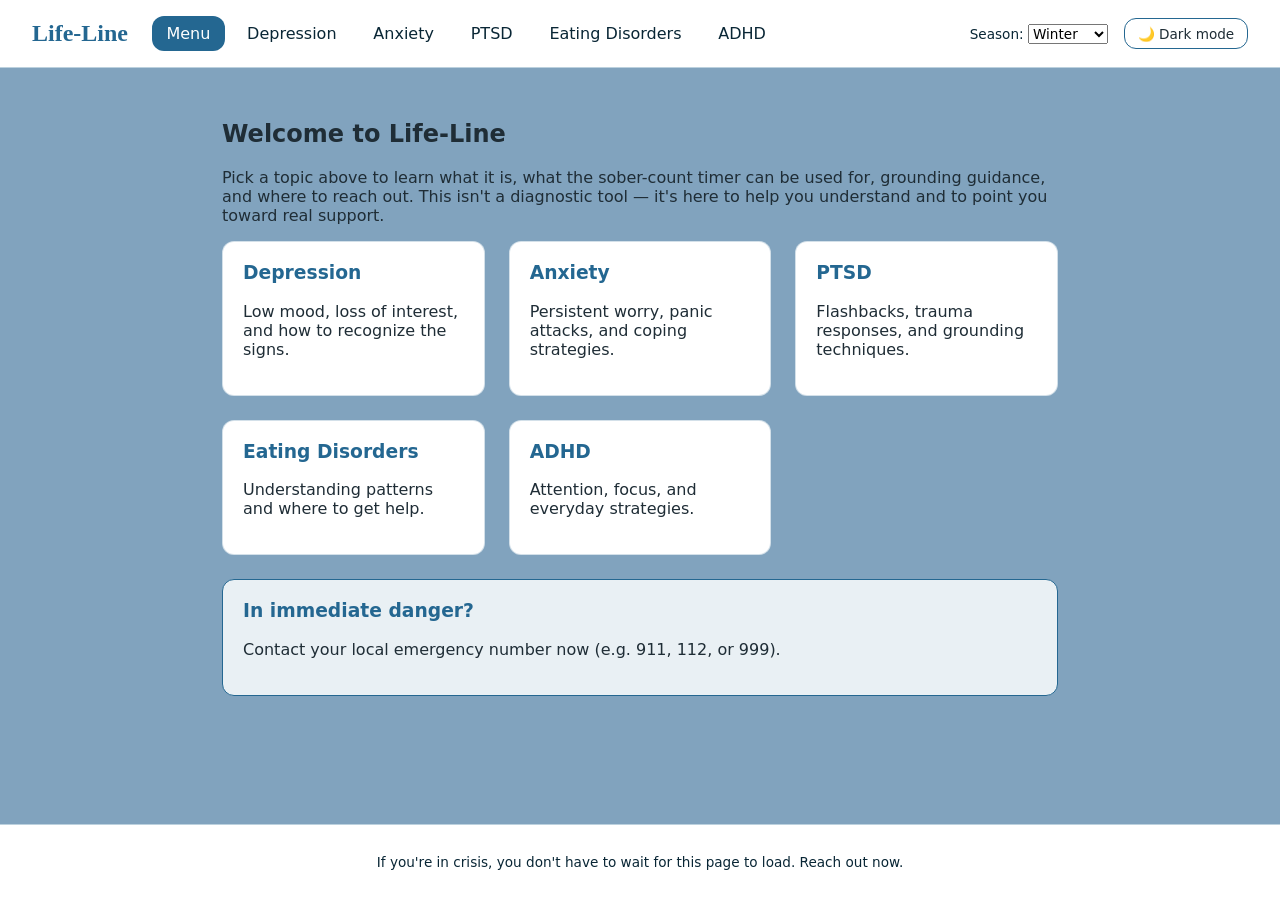
==== index.html @ d0a2bcca "without bg" ====
<!DOCTYPE html>
<html lang="en" data-season="winter" data-mode="light">
<head>
  <meta charset="UTF-8">
  <meta name="viewport" content="width=device-width, initial-scale=1.0">
  <title>Life-Line</title>
  <link rel="stylesheet" href="css/style.css">
</head>
<body>

  <div class="page">

    <header class="site-header">
      <h1 class="logo">Life-Line</h1>

      <nav class="main-nav">
        <button class="nav-link" data-section="menu">Menu</button>
        <button class="nav-link" data-section="depression">Depression</button>
        <button class="nav-link" data-section="anxiety">Anxiety</button>
        <button class="nav-link" data-section="ptsd">PTSD</button>
        <button class="nav-link" data-section="ed">Eating Disorders</button>
        <button class="nav-link" data-section="adhd">ADHD</button>
      </nav>

      <div class="theme-controls">
        <label>
          Season:
          <select id="season-select">
            <option value="winter">Winter</option>
            <option value="spring">Spring</option>
            <option value="summer">Summer</option>
            <option value="autumn">Autumn</option>
          </select>
        </label>
        <button id="mode-toggle" aria-pressed="false">🌙 Dark mode</button>
      </div>
    </header>

    <main id="content" class="content" aria-live="polite">
      <!-- Section HTML gets injected here by js/main.js -->
    </main>

    <footer class="site-footer">
      <p>If you're in crisis, you don't have to wait for this page to load. Reach out now.</p>
    </footer>

  </div>

  <script src="js/main.js"></script>
</body>
</html>
---- css/style.css ----
/* ============================================
   THEME TOKENS
   One set of variables per season, overridden by [data-season].
   [data-mode="dark"] flips text/background regardless of season.
   This replaces having 4 fully-duplicated seasonal HTML blocks —
   the markup never changes, only these variables do.
   ============================================ */

:root {
  --font-heading: "Georgia", serif;
  --font-body: system-ui, sans-serif;

  --radius: 12px;
  --gap: 1.5rem;

  /* fallback palette, overridden below */
  --accent: #7a9e7e;
  --bg: #fdfaf4;
  --surface: #ffffff;
  --text: #2b2b2b;
  --text-muted: #6b6b6b;
}

/* ---- Seasons (light mode base) ---- */
[data-season="winter"] {
  --accent: #246791;
  --bg: #81a3be;
  --surface: #ffffff;
  --text: #1f2d36;
  --text-muted: #092635;
}

[data-season="spring"] {
  --accent: #42751b;
  --bg: #adc580;
  --surface: #ffffff;
  --text: #253321;
  --text-muted: #284619;
}

[data-season="summer"] {
  --accent: #cc9621;
  --bg: #ffdb9e;
  --surface: #ffffff;
  --text: #3a2204;
  --text-muted: #4e2a02;
}

[data-season="autumn"] {
  --accent: #883d1f;
  --bg: #c58d73;
  --surface: #ffffff;
  --text: #361607;
  --text-muted: #3a1908;
}

/* ---- Dark mode: same seasonal accent, dark surfaces ---- */
[data-mode="dark"] {
  --bg: #14181b;
  --surface: #1e2428;
  --text: #eceff1;
  --text-muted: #9aa5ab;
}

* {
  box-sizing: border-box;
}

body {
  margin: 0;
  font-family: var(--font-body);
  background: var(--bg);
  color: var(--text);
  transition: background 0.3s ease, color 0.3s ease;
}

button, select {
  font: inherit;
}

/* ============================================
   PAGE GRID
   header / content / footer as named grid areas.
   Replaces stacks of absolutely-positioned divs.
   ============================================ */
 
.page {
  min-height: 100vh;
  display: grid;
  grid-template-rows: auto 1fr auto;
  grid-template-areas:
    "header"
    "main"
    "footer";
}
 
.site-header {
  grid-area: header;
  display: grid;
  grid-template-columns: auto 1fr auto;
  align-items: center;
  gap: var(--gap);
  padding: 1rem 2rem;
  background: var(--surface);
  border-bottom: 1px solid color-mix(in srgb, var(--accent) 30%, transparent);
}
 
.logo {
  font-family: var(--font-heading);
  color: var(--accent);
  margin: 0;
  font-size: 1.5rem;
}
 
.main-nav {
  display: grid;
  grid-auto-flow: column;
  gap: 0.5rem;
  justify-content: start;
}
 
.nav-link {
  border: none;
  background: transparent;
  color: var(--text-muted);
  padding: 0.5rem 0.9rem;
  border-radius: var(--radius);
  cursor: pointer;
}
 
.nav-link:hover,
.nav-link:focus-visible {
  background: color-mix(in srgb, var(--accent) 15%, transparent);
  color: var(--text);
}
 
.nav-link.active {
  background: var(--accent);
  color: white;
}
 
.theme-controls {
  display: grid;
  grid-auto-flow: column;
  gap: 1rem;
  align-items: center;
  font-size: 0.85rem;
  color: var(--text-muted);
}
 
#mode-toggle {
  border: 1px solid var(--accent);
  background: transparent;
  color: var(--text);
  border-radius: var(--radius);
  padding: 0.4rem 0.8rem;
  cursor: pointer;
}
 
.content {
  grid-area: main;
  padding: 2rem;
  max-width: 900px;
  margin: 0 auto;
  width: 100%;
}
 
.site-footer {
  grid-area: footer;
  padding: 1rem 2rem;
  text-align: center;
  font-size: 0.85rem;
  color: var(--text-muted);
  background: var(--surface);
  border-top: 1px solid color-mix(in srgb, var(--accent) 30%, transparent);
}
 
/* ============================================
   SECTION LAYOUT (inside each loaded partial)
   Cards use Grid instead of nested divs with margins.
   ============================================ */
 
.section-grid {
  display: grid;
  gap: var(--gap);
  grid-template-columns: repeat(auto-fit, minmax(220px, 1fr));
}
 
.card {
  background: var(--surface);
  border-radius: var(--radius);
  padding: 1.25rem;
  border: 1px solid color-mix(in srgb, var(--accent) 20%, transparent);
}
 
.card h2 {
  color: var(--accent);
  margin-top: 0;
}
 
.card h3 {
  color: var(--accent);
  margin-top: 0;
}
 
.card h4 {
  color: var(--text);
  margin: 1rem 0 0.4rem;
  font-size: 0.95rem;
}
 
.card ul {
  margin: 0.25rem 0 0.75rem;
  padding-left: 1.2rem;
  color: var(--text-muted);
}
 
.card ul li {
  margin-bottom: 0.35rem;
}
 
/* A card that spans the full row instead of one grid cell —
   used for content-heavy sections like Guidance. */
.card-wide {
  grid-column: 1 / -1;
}
 
/* Quoted gentle-reminder / encouragement lines */
.quote-list {
  list-style: none;
  padding-left: 0;
}
 
.quote-list li {
  font-style: italic;
  padding: 0.4rem 0.75rem;
  border-left: 3px solid var(--accent);
  margin-bottom: 0.5rem;
  background: color-mix(in srgb, var(--accent) 8%, transparent);
  border-radius: 0 var(--radius) var(--radius) 0;
}
 
/* Crisis / emergency callout */
.lifeline-card {
  border: 1px solid var(--accent);
  background: color-mix(in srgb, var(--accent) 10%, var(--surface));
}
 
.lifeline-card .emergency {
  font-weight: 600;
  padding: 0.75rem;
  border-radius: var(--radius);
  background: color-mix(in srgb, var(--accent) 18%, transparent);
}
 
@media (max-width: 640px) {
  .site-header {
    grid-template-columns: 1fr;
    justify-items: start;
  }
}
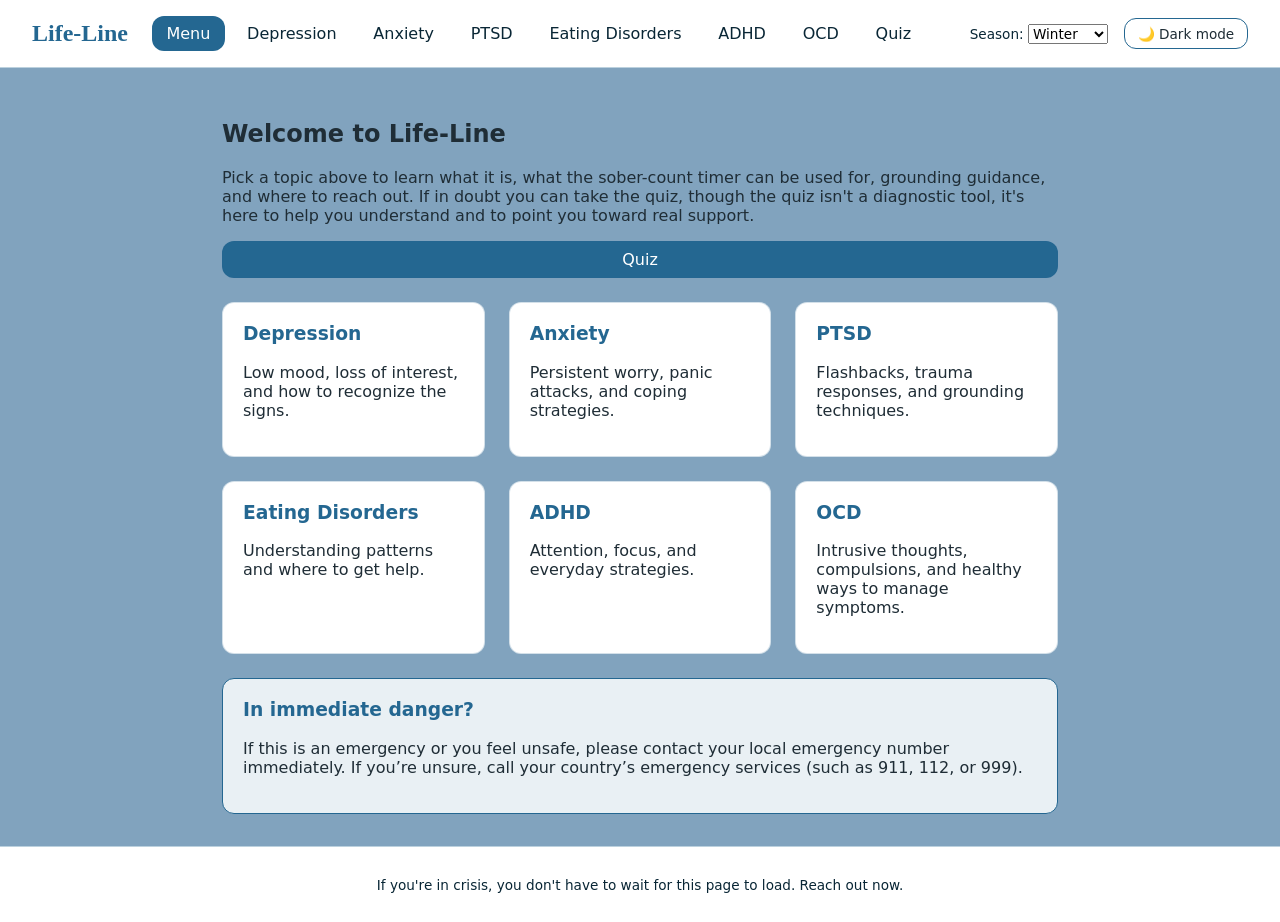
==== commit a224e2e2: "pdate" ====
--- a/index.html
+++ b/index.html
@@ -20,6 +20,8 @@
         <button class="nav-link" data-section="ptsd">PTSD</button>
         <button class="nav-link" data-section="ed">Eating Disorders</button>
         <button class="nav-link" data-section="adhd">ADHD</button>
+        <button class="nav-link" data-section="ocd">OCD</button>
+        <button class="nav-link" data-section="quiz">Quiz</button>
       </nav>
 
       <div class="theme-controls">
--- a/css/style.css
+++ b/css/style.css
@@ -1,9 +1,7 @@
 /* ============================================
-   THEME TOKENS
+   THEME
    One set of variables per season, overridden by [data-season].
    [data-mode="dark"] flips text/background regardless of season.
-   This replaces having 4 fully-duplicated seasonal HTML blocks —
-   the markup never changes, only these variables do.
    ============================================ */
 
 :root {
@@ -79,9 +77,8 @@
 }
 
 /* ============================================
-   PAGE GRID
+   GRID
    header / content / footer as named grid areas.
-   Replaces stacks of absolutely-positioned divs.
    ============================================ */
  
 .page {
@@ -176,7 +173,7 @@
 }
  
 /* ============================================
-   SECTION LAYOUT (inside each loaded partial)
+   LAYOUT
    Cards use Grid instead of nested divs with margins.
    ============================================ */
  
@@ -184,6 +181,23 @@
   display: grid;
   gap: var(--gap);
   grid-template-columns: repeat(auto-fit, minmax(220px, 1fr));
+}
+
+.menu-link {
+  display: grid;
+  gap: var(--gap);
+  grid-template-columns: repeat(auto-fit, minmax(220px, 1fr));
+}
+
+.quizlink {
+  background: var(--surface);
+  background: var(--accent);
+  color: white;
+  padding: 0.5rem 1rem;
+  border-radius: var(--radius);
+  cursor: pointer;
+  border: 1px solid color-mix(in srgb, var(--accent) 20%, transparent);
+  margin-bottom: 1.5rem;
 }
  
 .card {
@@ -259,4 +273,79 @@
     justify-items: start;
   }
 }
- + 
+/* ===========================
+   COUNT UP TIMER
+=========================== */
+
+.timer-card {
+    display: grid;
+    gap: 1.5rem;
+      margin-bottom: 1.5rem;
+}
+
+.timer-card h2 {
+    margin: 0;
+    text-align: center;
+    color: var(--accent);
+}
+
+.timer-display {
+    display: grid;
+    grid-template-columns: repeat(auto-fit, minmax(90px,1fr));
+    gap: 1rem;
+}
+
+.time-box {
+    background: color-mix(in srgb, var(--accent) 10%, var(--surface));
+    border: 1px solid color-mix(in srgb, var(--accent) 25%, transparent);
+    border-radius: var(--radius);
+    padding: 1rem;
+    text-align: center;
+}
+
+.time-box span {
+    display: block;
+    font-size: 1.8rem;
+    font-weight: bold;
+    color: var(--accent);
+}
+
+.time-box small {
+    color: var(--text-muted);
+}
+
+.progress-container {
+    width: 100%;
+    height: 18px;
+    background: color-mix(in srgb, var(--accent) 10%, transparent);
+    border-radius: 999px;
+    overflow: hidden;
+}
+
+.progress-fill {
+    width: 0%;
+    height: 100%;
+    background: var(--accent);
+    transition: width .3s linear;
+}
+
+.timer-buttons {
+    display: flex;
+    justify-content: center;
+    gap: 1rem;
+}
+
+.timer-buttons button {
+    padding: .7rem 1.4rem;
+    border-radius: var(--radius);
+    border: none;
+    cursor: pointer;
+    background: var(--accent);
+    color: white;
+    font-weight: 600;
+}
+
+.timer-buttons button:hover {
+    opacity: .9;
+}
